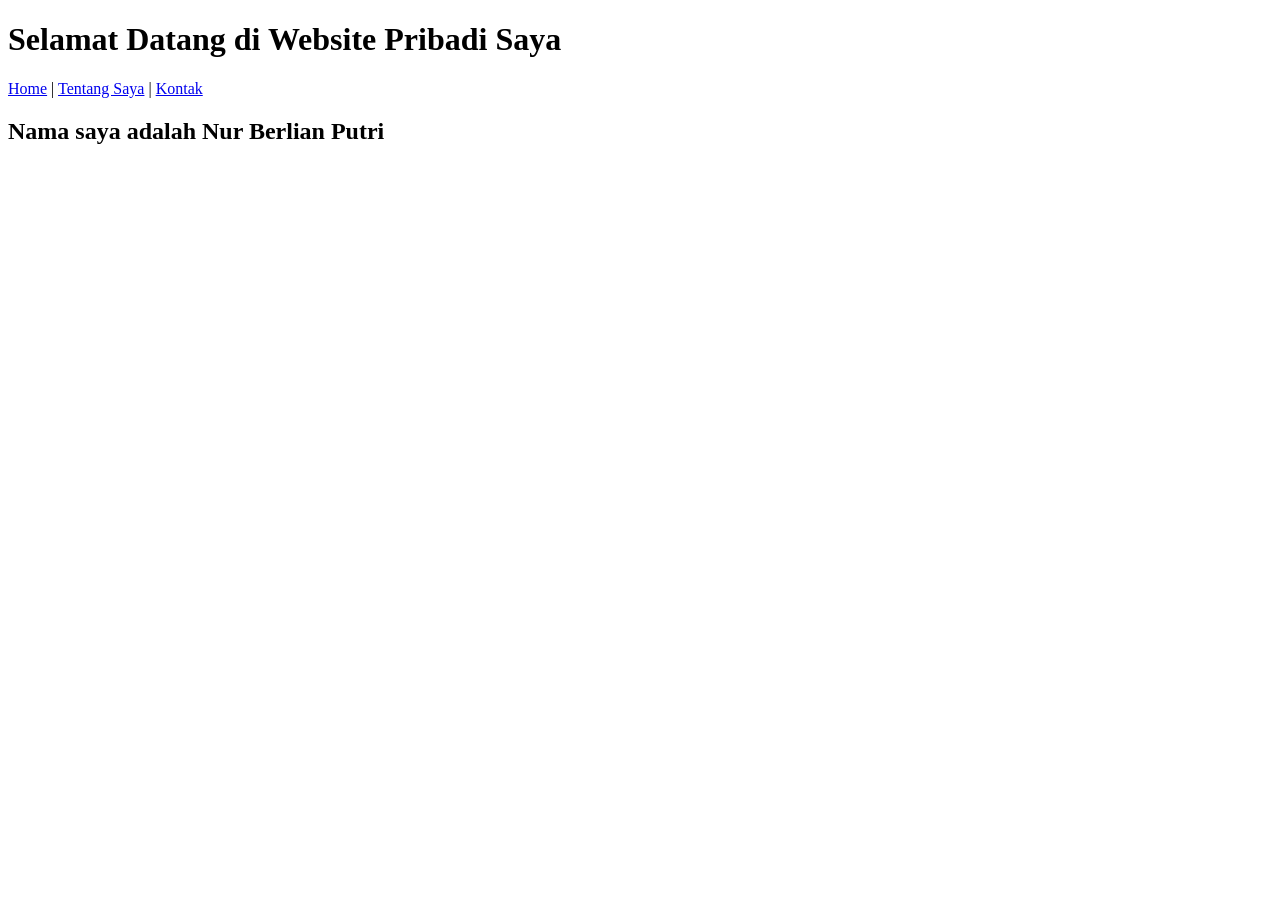
==== index.html @ 5b504a1f "tambah readme" ====
<!DOCTYPE html>
<html lang="en">
<head>
    <meta charset="UTF-8">
    <meta name="viewport" content="width=device-width, initial-scale=1.0">
    <title>Document</title>
</head>
<body>
    <h1>Selamat Datang di Website Pribadi Saya</h1>
    <a href="index.html">Home</a> | <a href="about.html">Tentang Saya</a> | <a href="contact.html">Kontak</a>
    <h2>Nama saya adalah Nur Berlian Putri</h2>
</body>
</html>
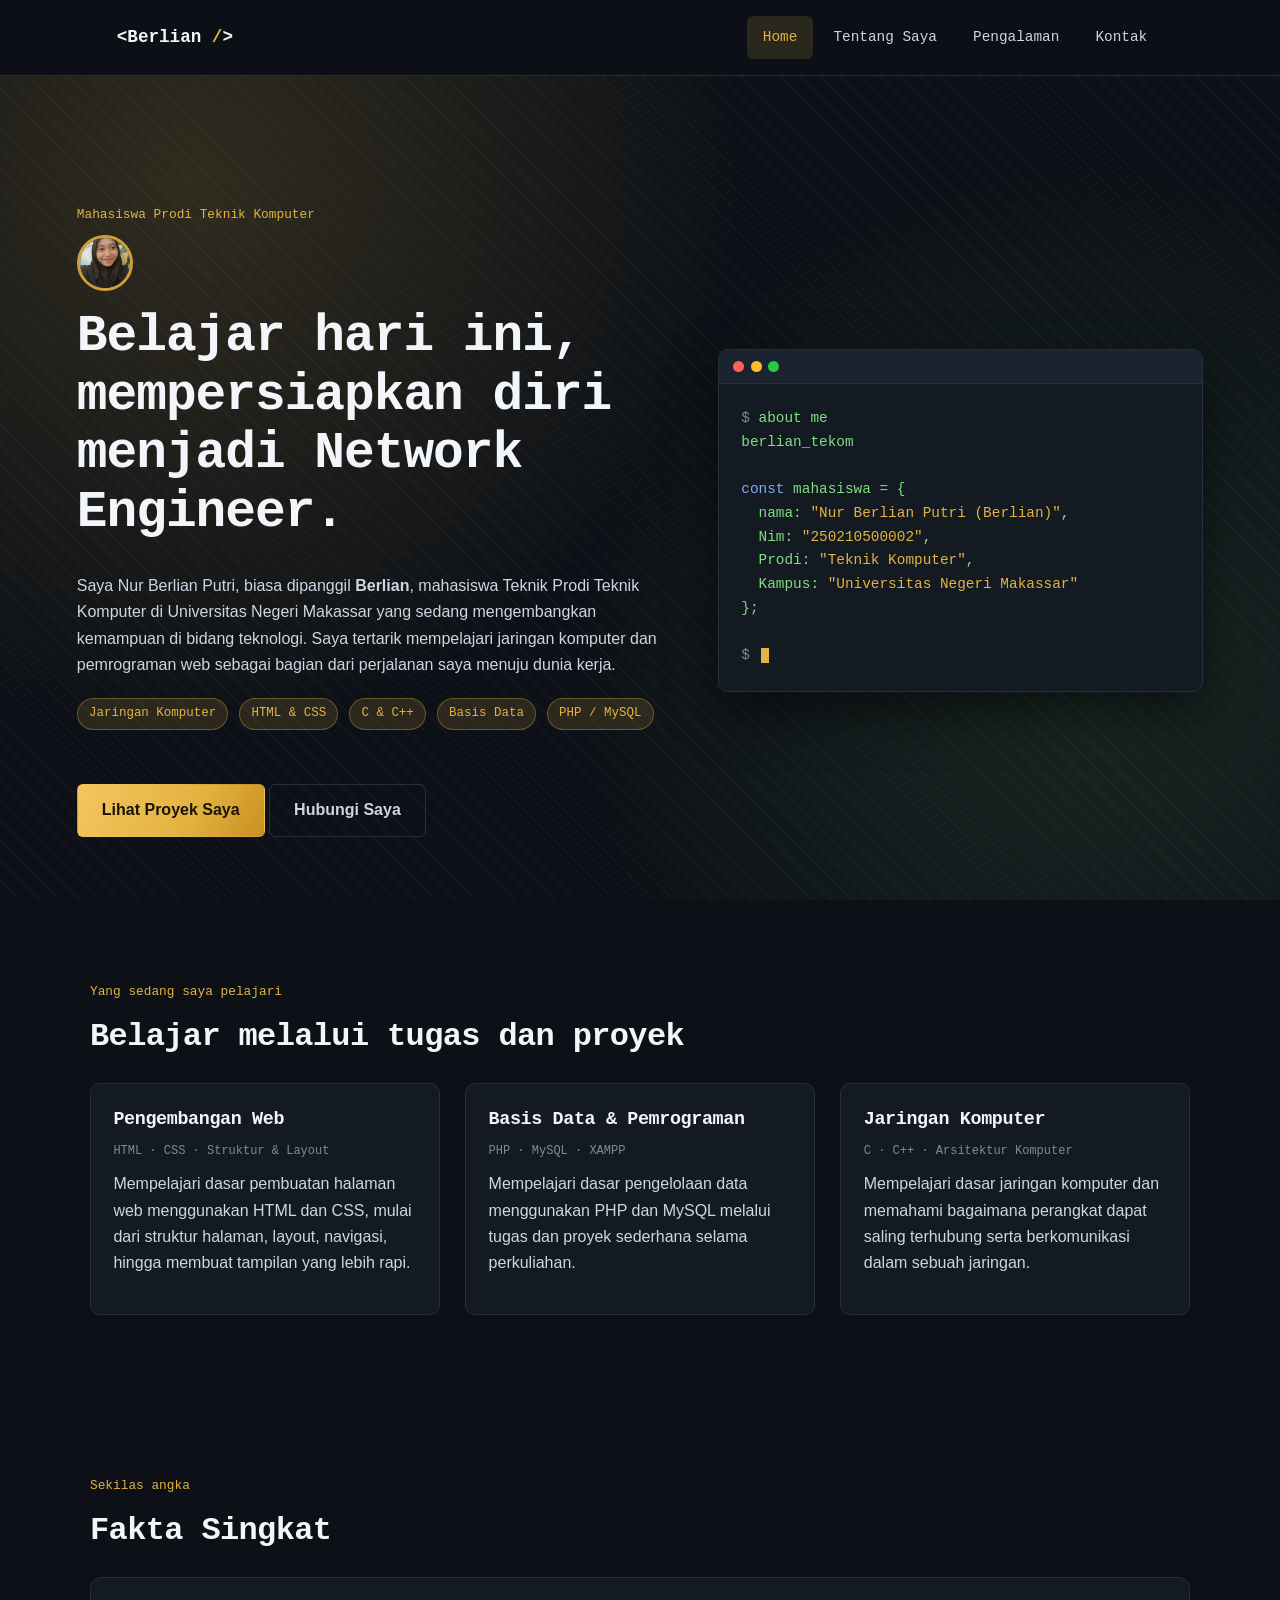
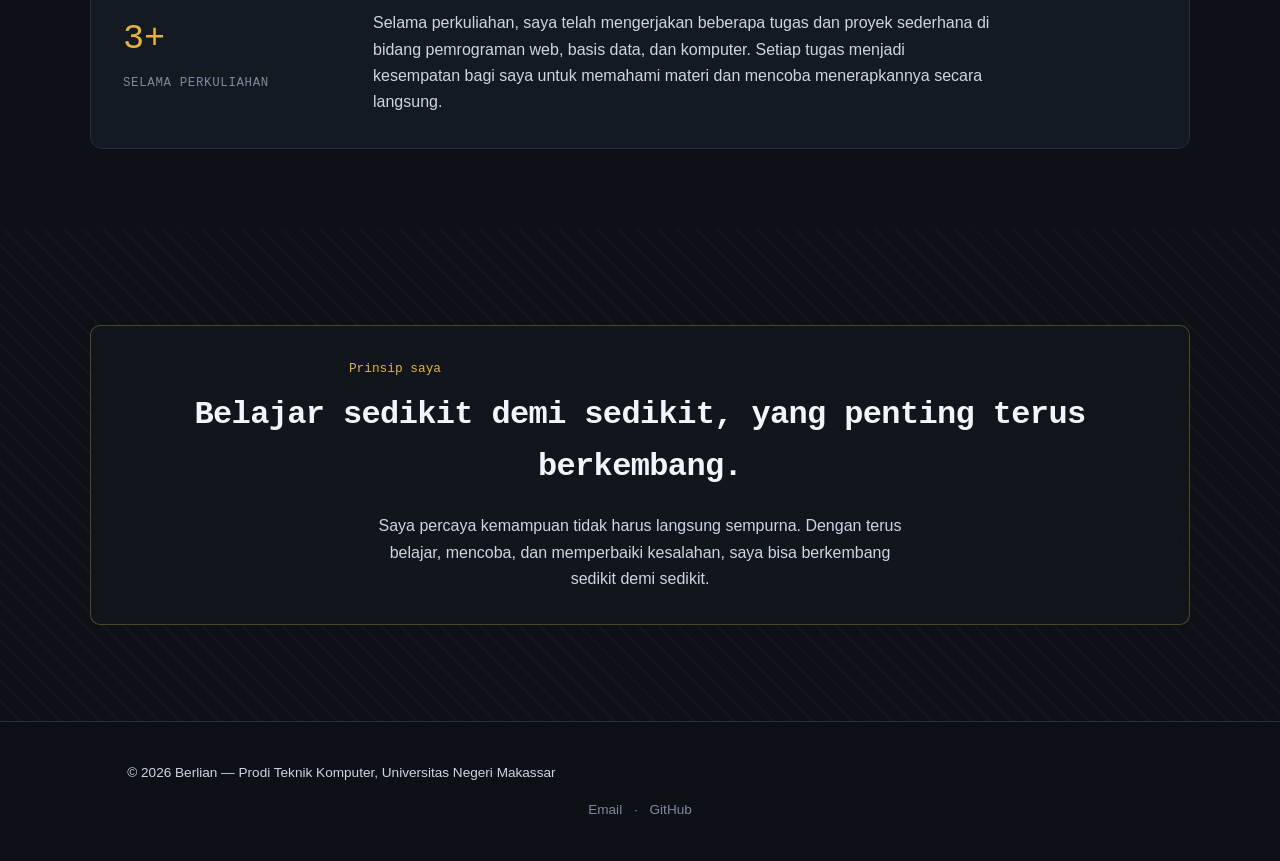
==== commit a2d592fb: "Rename contact ke kontak, tambah halaman baru" ====
--- a/index.html
+++ b/index.html
@@ -1,13 +1,166 @@
 <!DOCTYPE html>
-<html lang="en">
+<html lang="id">
 <head>
-    <meta charset="UTF-8">
-    <meta name="viewport" content="width=device-width, initial-scale=1.0">
-    <title>Document</title>
+<meta charset="UTF-8">
+<meta name="viewport" content="width=device-width, initial-scale=1.0">
+<title>Berlian — Portofolio Teknik Informatika &amp; Komputer</title>
+<link rel="stylesheet" href="style.css">
 </head>
 <body>
-    <h1>Selamat Datang di Website Pribadi Saya</h1>
-    <a href="index.html">Home</a> | <a href="about.html">Tentang Saya</a> | <a href="contact.html">Kontak</a>
-    <h2>Nama saya adalah Nur Berlian Putri</h2>
+
+<header class="site-header">
+  <nav class="navbar">
+    <a href="index.html" class="brand">&lt;Berlian <span>/</span>&gt;</a>
+    <button class="nav-toggle" id="navToggle">☰</button>
+    <ul id="menu">
+      <li class="active"><a href="index.html">Home</a></li>
+      <li><a href="tentang.html">Tentang Saya</a></li>
+      <li class="has-dropdown">
+        <a href="pengalaman.html">Pengalaman</a>
+        <ul class="dropdown">
+          <li><a href="pengalaman.html#proyek">Proyek</a></li>
+          <li><a href="pengalaman.html#organisasi">Semasa SMA</a></li>
+        </ul>
+      </li>
+      <li><a href="kontak.html">Kontak</a></li>
+    </ul>
+  </nav>
+</header>
+
+<!-- ============ HERO — background-image berlapis (Modul 4) ============ -->
+<section class="hero">
+  <div class="hero-grid">
+    <div>
+      <p class="eyebrow">Mahasiswa Prodi Teknik Komputer</p>
+      <img src="foto-profil.jpg" alt="Foto Berlian" class="avatar avatar-sm">
+      <h1>Belajar hari ini, mempersiapkan diri menjadi Network Engineer.</h1>
+      <p>
+        Saya Nur Berlian Putri, biasa dipanggil <strong>Berlian</strong>, mahasiswa Teknik Prodi Teknik Komputer
+        di Universitas Negeri Makassar yang sedang mengembangkan kemampuan di bidang teknologi. Saya tertarik
+        mempelajari jaringan komputer dan pemrograman web sebagai bagian dari perjalanan saya menuju dunia kerja.
+      </p>
+      <div class="grid-tags">
+        <span class="pill">Jaringan Komputer</span>
+        <span class="pill">HTML &amp; CSS</span>
+        <span class="pill">C &amp; C++</span>
+        <span class="pill">Basis Data</span>
+        <span class="pill">PHP / MySQL</span>
+      </div>
+      <div class="mt-lg">
+        <a href="pengalaman.html" class="btn btn-primary">Lihat Proyek Saya</a>
+        <a href="kontak.html" class="btn btn-ghost">Hubungi Saya</a>
+      </div>
+    </div>
+
+    <div class="terminal">
+      <div class="terminal-bar"><span></span><span></span><span></span></div>
+      <div class="terminal-body">
+        <div><span class="muted">$</span> about me</div>
+        <div>berlian_tekom</div>
+        <div>&nbsp;</div>
+        <div><span class="k">const</span> mahasiswa = {</div>
+        <div>&nbsp;&nbsp;nama: <span class="s">"Nur Berlian Putri (Berlian)"</span>,</div>
+        <div>&nbsp;&nbsp;Nim: <span class="s">"250210500002"</span>,</div>
+        <div>&nbsp;&nbsp;Prodi: <span class="s">"Teknik Komputer"</span>,</div>
+        <div>&nbsp;&nbsp;Kampus: <span class="s">"Universitas Negeri Makassar"</span></div>
+        <div>};</div>
+        <div>&nbsp;</div>
+        <div><span class="muted">$</span> <span class="cursor"></span></div>
+      </div>
+    </div>
+  </div>
+</section>
+
+<!-- ============ RINGKASAN — grouping class selector (Modul 3) ============ -->
+<section>
+  <div class="section-inner">
+    <p class="eyebrow">Yang sedang saya pelajari</p>
+    <h2>Belajar melalui tugas dan proyek</h2>
+    <div class="grid-3">
+      <div class="kartu">
+        <div class="kartu-body">
+          <h3>Pengembangan Web</h3>
+          <span class="periode">HTML · CSS · Struktur &amp; Layout</span>
+          <p>Mempelajari dasar pembuatan halaman web menggunakan HTML dan CSS,
+            mulai dari struktur halaman, layout, navigasi, hingga membuat tampilan yang lebih rapi.</p>
+        </div>
+      </div>
+      <div class="kartu">
+        <div class="kartu-body">
+          <h3>Basis Data &amp; Pemrograman</h3>
+          <span class="periode">PHP · MySQL · XAMPP</span>
+          <p>Mempelajari dasar pengelolaan data menggunakan PHP dan MySQL melalui tugas dan proyek
+            sederhana selama perkuliahan.</p>
+        </div>
+      </div>
+      <div class="kartu">
+        <div class="kartu-body">
+          <h3>Jaringan Komputer</h3>
+          <span class="periode">C · C++ · Arsitektur Komputer</span>
+          <p>Mempelajari dasar jaringan komputer dan memahami bagaimana perangkat dapat saling
+            terhubung serta berkomunikasi dalam sebuah jaringan.</p>
+        </div>
+      </div>
+    </div>
+  </div>
+</section>
+
+<!-- ============ FAKTA SINGKAT — layout klasik #leftcolumn/#rightcolumn dengan float (Modul 5) ============ -->
+<section>
+  <div class="section-inner">
+    <p class="eyebrow">Sekilas angka</p>
+    <h2>Fakta Singkat</h2>
+    <div class="float-wrapper">
+      <div id="leftcolumn">
+        <span class="angka">3+</span>
+        <span class="keterangan">Selama Perkuliahan</span>
+      </div>
+      <div id="rightcolumn">
+        <p style="margin:0;">
+          Selama perkuliahan, saya telah mengerjakan beberapa tugas dan proyek sederhana di bidang pemrograman web,
+          basis data, dan komputer. Setiap tugas menjadi kesempatan bagi saya untuk memahami materi dan mencoba
+          menerapkannya secara langsung.
+        </p>
+      </div>
+    </div>
+  </div>
+</section>
+
+<!-- ============ KOTAK TRANSPARAN di atas background (Modul 4 Tugas Mandiri) ============ -->
+<section class="hero" style="min-height:auto; padding:6rem 6vw;">
+  <div class="section-inner text-center">
+    <div class="transparent-box">
+      <p class="eyebrow" style="text-align:center;">Prinsip saya</p>
+      <h2>Belajar sedikit demi sedikit, yang penting terus berkembang.</h2>
+      <p style="margin:0 auto; max-width:60ch;">
+        Saya percaya kemampuan tidak harus langsung sempurna. Dengan terus belajar,
+        mencoba, dan memperbaiki kesalahan, saya bisa berkembang sedikit demi sedikit.
+      </p>
+    </div>
+  </div>
+</section>
+
+<footer class="site-footer">
+  <p>&copy; 2026 Berlian — Prodi Teknik Komputer, Universitas Negeri Makassar</p>
+  <div class="sosial">
+    <a href="kontak.html">Email</a> · <a href="kontak.html">GitHub</a>
+  </div>
+</footer>
+
+<script>
+  const navToggle = document.getElementById('navToggle');
+  const menu = document.getElementById('menu');
+  navToggle.addEventListener('click', () => menu.classList.toggle('open'));
+
+  document.querySelectorAll('#menu .has-dropdown > a').forEach(link => {
+    link.addEventListener('click', (e) => {
+      if (window.innerWidth <= 840) {
+        e.preventDefault();
+        link.parentElement.classList.toggle('open');
+      }
+    });
+  });
+</script>
+
 </body>
 </html>
--- a/style.css
+++ b/style.css
@@ -0,0 +1,612 @@
+/* =============================================================
+   STYLE.CSS — Portofolio Berlian
+   File CSS eksternal (Modul 3 - E.2 "Style dalam file eksternal")
+   dirujuk oleh semua halaman lewat <link rel="stylesheet">
+   ============================================================= */
+
+/* ---------- Design tokens ---------- */
+:root{
+  --bg:        #0d1117;
+  --surface:   #141a22;
+  --surface-2: #1b2330;
+  --line:      #262f3d;
+  --text:      #cdd6e2;
+  --muted:     #7d8a9c;
+  --accent:    #e3b341;   /* amber - warna "cursor" kode  */
+  --accent-2:  #7ee081;   /* hijau terminal, dipakai tipis */
+  --accent-soft: rgba(227,179,65,.14);
+  --mono: "JetBrains Mono", "Fira Code", Consolas, monospace;
+  --sans: "Inter", "Segoe UI", Arial, sans-serif;
+}
+
+/* ---------- Selector HTML dasar (Modul 3.b) ---------- */
+*{ box-sizing:border-box; }
+
+html{ scroll-behavior:smooth; }
+
+body{
+  margin:0;
+  background:var(--bg);
+  color:var(--text);
+  font-family:var(--sans);
+  line-height:1.65;
+  font-size:16px;
+}
+
+h1,h2,h3,h4{
+  font-family:var(--mono);
+  font-weight:600;
+  letter-spacing:-0.02em;
+  color:#f2f5f9;
+  margin:0 0 .6em;
+}
+h1{ font-size:clamp(2.1rem,4vw,3.2rem); line-height:1.15; }
+h2{ font-size:clamp(1.5rem,3vw,2rem); }
+h3{ font-size:1.15rem; }
+
+p{ margin:0 0 1em; color:var(--text); max-width:70ch; }
+
+a{ color:var(--accent); text-decoration:none; }
+a:hover{ text-decoration:underline; }
+
+img{ max-width:100%; display:block; }
+
+ul{ margin:0; padding:0; list-style:none; }
+
+section{ padding:5rem 6vw; }
+.section-inner{ max-width:1100px; margin:0 auto; }
+
+.eyebrow{
+  font-family:var(--mono);
+  font-size:.8rem;
+  color:var(--accent);
+  margin-bottom:.6rem;
+}
+
+/* ---------- Selector Class (Modul 3.b) — pengelompokkan selector ---------- */
+.btn,
+.kartu,
+.pill{
+  font-family:var(--sans);
+}
+
+.btn{
+  display:inline-block;
+  padding:.75rem 1.5rem;
+  border-radius:6px;
+  font-weight:600;
+  border:1px solid transparent;
+  cursor:pointer;
+  transition:transform .15s ease, background .2s ease, border-color .2s ease;
+}
+.btn-primary{
+  background:linear-gradient(120deg,#f3c65f,var(--accent) 60%,#c98f22);
+  color:#1a1305;
+}
+.btn-primary:hover{ transform:translateY(-2px); text-decoration:none; }
+.btn-ghost{
+  background:transparent;
+  border-color:var(--line);
+  color:var(--text);
+}
+.btn-ghost:hover{ border-color:var(--accent); color:var(--accent); text-decoration:none; }
+
+.pill{
+  display:inline-block;
+  font-family:var(--mono);
+  font-size:.78rem;
+  padding:.3rem .7rem;
+  border-radius:999px;
+  background:var(--accent-soft);
+  color:var(--accent);
+  border:1px solid rgba(227,179,65,.35);
+  margin:0 .4rem .4rem 0;
+}
+
+/* =============================================================
+   NAVIGASI  (Modul 5 & Modul 6 — navbar horizontal + dropdown)
+   ============================================================= */
+.site-header{
+  position:sticky; top:0; z-index:50;
+  background:rgba(13,17,23,.85);
+  backdrop-filter:blur(10px);
+  border-bottom:1px solid var(--line);
+}
+
+.navbar{
+  max-width:1200px; margin:0 auto;
+  display:flex; align-items:center; justify-content:space-between;
+  padding:1rem 6vw;
+  position:relative;
+}
+
+.brand{
+  font-family:var(--mono);
+  font-weight:700;
+  font-size:1.1rem;
+  color:#f2f5f9;
+}
+.brand span{ color:var(--accent); }
+
+.nav-toggle{
+  display:none;
+  background:none; border:1px solid var(--line); color:var(--text);
+  font-size:1.2rem; padding:.4rem .7rem; border-radius:6px; cursor:pointer;
+}
+
+/* #menu — Selector ID (Modul 3.b) dipakai untuk komponen navigasi tunggal */
+#menu{
+  display:flex;
+  align-items:center;
+  gap:.25rem;
+}
+
+#menu li{ position:relative; }
+
+#menu > li > a{
+  display:block;
+  padding:.6rem 1rem;
+  font-family:var(--mono);
+  font-size:.9rem;
+  color:var(--text);
+  border-radius:6px;
+  transition:color .2s ease, background .2s ease;
+}
+#menu > li > a:hover,
+#menu > li.active > a{
+  color:var(--accent);
+  background:var(--accent-soft);
+  text-decoration:none;
+}
+
+/* Dropdown ala Modul 6: gradient + border-radius + transisi opacity */
+.dropdown{
+  position:absolute;
+  top:calc(100% + .5rem);
+  left:0;
+  min-width:220px;
+  background:linear-gradient(160deg,var(--surface-2),var(--surface));
+  border:1px solid var(--line);
+  border-radius:10px;
+  padding:.5rem;
+  opacity:0;
+  visibility:hidden;
+  transform:translateY(-6px);
+  transition:opacity .2s ease, transform .2s ease, visibility .2s;
+  box-shadow:0 12px 30px rgba(0,0,0,.45);
+}
+.has-dropdown:hover .dropdown,
+.has-dropdown:focus-within .dropdown{
+  opacity:1; visibility:visible; transform:translateY(0);
+}
+.dropdown li a{
+  display:block;
+  padding:.55rem .8rem;
+  border-radius:6px;
+  font-family:var(--sans);
+  font-size:.9rem;
+  color:var(--text);
+}
+.dropdown li a:hover{
+  background:var(--accent-soft);
+  color:var(--accent);
+  text-decoration:none;
+}
+
+@media (max-width:840px){
+  .nav-toggle{ display:inline-block; }
+  #menu{
+    position:absolute; top:100%; left:0; right:0;
+    flex-direction:column; align-items:stretch;
+    background:var(--surface);
+    border-bottom:1px solid var(--line);
+    padding:.5rem;
+    display:none;
+  }
+  #menu.open{ display:flex; }
+  .dropdown{ position:static; opacity:1; visibility:visible; transform:none; display:none; box-shadow:none; margin-top:.3rem;}
+  .has-dropdown.open .dropdown{ display:block; }
+}
+
+/* =============================================================
+   HERO / BACKGROUND IMAGE  (Modul 4 — background-image, repeat,
+   position, attachment; kotak transparan di atas background)
+   ============================================================= */
+.hero{
+  min-height:88vh;
+  display:flex; align-items:center;
+  padding:8rem 6vw 4rem;
+  background-color:var(--bg);
+  background-image:
+    radial-gradient(circle at 15% 20%, rgba(227,179,65,.16), transparent 42%),
+    radial-gradient(circle at 85% 75%, rgba(126,224,129,.10), transparent 40%),
+    repeating-linear-gradient(45deg, rgba(255,255,255,.025) 0 2px, transparent 2px 14px);
+  background-repeat:no-repeat, no-repeat, repeat;
+  background-attachment:fixed, fixed, scroll;
+  background-position:center, center, center;
+}
+
+.hero-grid{
+  max-width:1200px; margin:0 auto;
+  display:grid;
+  grid-template-columns:1.1fr .9fr;
+  gap:3rem;
+  align-items:center;
+}
+@media (max-width:900px){ .hero-grid{ grid-template-columns:1fr; } }
+
+/* Terminal mockup */
+.terminal{
+  background:var(--surface);
+  border:1px solid var(--line);
+  border-radius:10px;
+  overflow:hidden;
+  box-shadow:0 20px 50px rgba(0,0,0,.5);
+}
+.terminal-bar{
+  display:flex; gap:.4rem;
+  padding:.7rem .9rem;
+  background:var(--surface-2);
+  border-bottom:1px solid var(--line);
+}
+.terminal-bar span{
+  width:11px; height:11px; border-radius:50%;
+  display:inline-block;
+  background:#4a5568;
+}
+.terminal-bar span:nth-child(1){ background:#ff5f57; }
+.terminal-bar span:nth-child(2){ background:#febc2e; }
+.terminal-bar span:nth-child(3){ background:#28c840; }
+.terminal-body{
+  font-family:var(--mono);
+  font-size:.9rem;
+  padding:1.4rem;
+  color:var(--accent-2);
+}
+.terminal-body .muted{ color:var(--muted); }
+.terminal-body .k{ color:#82aaff; }
+.terminal-body .s{ color:var(--accent); }
+.cursor{
+  display:inline-block; width:8px; height:1.1em;
+  background:var(--accent); margin-left:2px;
+  animation:blink 1s steps(1) infinite;
+  vertical-align:text-bottom;
+}
+@keyframes blink{ 50%{ opacity:0; } }
+
+/* Kotak transparan (Modul 4 - Tugas Mandiri no.2) */
+.transparent-box{
+  background:rgba(20,26,34,.55);
+  backdrop-filter:blur(6px);
+  border:1px solid rgba(227,179,65,.3);
+  border-radius:10px;
+  padding:2rem 2.2rem;
+}
+
+/* =============================================================
+   GAMBAR / IMG  (Modul 4 — border, width, height, opacity:hover)
+   ============================================================= */
+.avatar{
+  width:190px;
+  height:190px;
+  border-radius:50%;
+  border:3px solid var(--accent);
+  object-fit:cover;
+  opacity:.88;
+  transition:opacity .3s ease, transform .3s ease;
+}
+.avatar:hover{
+  opacity:1;
+  transform:scale(1.03);
+}
+
+.avatar-sm{
+  width:56px;
+  height:56px;
+  margin-bottom:1rem;
+}
+
+.thumb{
+  width:100%;
+  height:180px;
+  object-fit:cover;
+  border:1px solid var(--line);
+  border-radius:8px 8px 0 0;
+  opacity:.82;
+  transition:opacity .3s ease, filter .3s ease;
+}
+.kartu:hover .thumb{
+  opacity:1;
+}
+
+/* =============================================================
+   LAYOUT — 2 KOLOM (Modul 5 — #leftcolumn / #rightcolumn)
+   ============================================================= */
+#profil-wrapper{
+  display:grid;
+  grid-template-columns:280px 1fr;
+  gap:3rem;
+  max-width:1100px;
+  margin:0 auto;
+}
+@media (max-width:780px){ #profil-wrapper{ grid-template-columns:1fr; } }
+
+#sidebar-kiri{
+  background:var(--surface);
+  border:1px solid var(--line);
+  border-radius:12px;
+  padding:2rem 1.6rem;
+  text-align:center;
+  height:fit-content;
+  position:sticky;
+  top:6.5rem;
+}
+#sidebar-kiri .fakta{
+  text-align:left;
+  margin-top:1.6rem;
+  border-top:1px dashed var(--line);
+  padding-top:1.2rem;
+}
+#sidebar-kiri .fakta dt{
+  font-family:var(--mono);
+  font-size:.72rem;
+  text-transform:uppercase;
+  letter-spacing:.06em;
+  color:var(--muted);
+  margin-top:.9rem;
+}
+#sidebar-kiri .fakta dd{ margin:.15rem 0 0; color:var(--text); }
+
+#konten-kanan h2{ margin-top:0; }
+#konten-kanan .skill-row{ margin-bottom:1rem; }
+.skill-label{
+  display:flex; justify-content:space-between;
+  font-family:var(--mono); font-size:.82rem; color:var(--muted); margin-bottom:.3rem;
+}
+.skill-bar{
+  height:8px; border-radius:99px; background:var(--surface-2); overflow:hidden;
+}
+.skill-bar > span{
+  display:block; height:100%;
+  background:linear-gradient(90deg,var(--accent-2),var(--accent));
+  border-radius:99px;
+}
+
+/* =============================================================
+   LAYOUT — 3 KOLOM (Modul 5 — sidebar-kiri/tengah/kanan versi grid)
+   ============================================================= */
+.grid-3{
+  display:grid;
+  grid-template-columns:repeat(3,1fr);
+  gap:1.6rem;
+}
+@media (max-width:900px){ .grid-3{ grid-template-columns:1fr; } }
+
+.kartu{
+  background:var(--surface);
+  border:1px solid var(--line);
+  border-radius:10px;
+  overflow:hidden;
+  transition:transform .2s ease, border-color .2s ease;
+}
+.kartu:hover{ transform:translateY(-4px); border-color:var(--accent); }
+.kartu-body{ padding:1.3rem 1.4rem; }
+.kartu-body h3{ margin-bottom:.4rem; }
+.kartu-body .periode{
+  font-family:var(--mono); font-size:.75rem; color:var(--muted); display:block; margin-bottom:.6rem;
+}
+
+.kolom-judul{
+  font-family:var(--mono);
+  color:var(--accent);
+  font-size:.85rem;
+  letter-spacing:.04em;
+  border-bottom:1px solid var(--line);
+  padding-bottom:.6rem;
+  margin-bottom:1.4rem;
+}
+
+/* ---------- Navigasi horizontal sekunder (Modul 5.c) ---------- */
+.subnav{
+  display:flex; list-style:none; overflow:hidden;
+  border:1px solid var(--line); border-radius:8px; width:fit-content; margin:0 auto 3rem;
+}
+.subnav li a{
+  display:block; padding:.6rem 1.3rem;
+  font-family:var(--mono); font-size:.82rem; color:var(--muted);
+}
+.subnav li:not(:last-child) a{ border-right:1px solid var(--line); }
+.subnav li a:hover, .subnav li a.aktif{
+  background:var(--accent-soft); color:var(--accent); text-decoration:none;
+}
+
+/* =============================================================
+   LAYOUT KLASIK DENGAN FLOAT  (Modul 5 — teknik #leftcolumn /
+   #rightcolumn asli menggunakan float, berdampingan dengan versi
+   Grid yang dipakai di bagian lain situs)
+   ============================================================= */
+.float-wrapper{
+  background:var(--surface);
+  border:1px solid var(--line);
+  border-radius:12px;
+  padding:2rem;
+  overflow:hidden; /* clearfix sederhana pengganti elemen clear:both */
+}
+#leftcolumn{
+  float:left;
+  width:220px;
+}
+#rightcolumn{
+  margin-left:250px;
+}
+#leftcolumn .angka{
+  font-family:var(--mono);
+  font-size:2.2rem;
+  color:var(--accent);
+  display:block;
+}
+#leftcolumn .keterangan{
+  font-family:var(--mono);
+  font-size:.78rem;
+  color:var(--muted);
+  text-transform:uppercase;
+  letter-spacing:.05em;
+}
+@media (max-width:640px){
+  #leftcolumn{ float:none; width:auto; margin-bottom:1.5rem; }
+  #rightcolumn{ margin-left:0; }
+}
+
+/* =============================================================
+   NAVIGASI VERTIKAL  (Modul 5.b — display:block, uppercase,
+   width tetap, warna solid + hover)
+   ============================================================= */
+.vnav{
+  list-style-type:none;
+  margin:0;
+  padding:0;
+}
+.vnav a:link,
+.vnav a:visited{
+  display:block;
+  font-weight:bold;
+  color:#0d1117;
+  background-color:var(--accent);
+  width:100%;
+  text-align:center;
+  padding:.6rem 0;
+  margin-bottom:2px;
+  text-decoration:none;
+  text-transform:uppercase;
+  font-family:var(--mono);
+  font-size:.78rem;
+  letter-spacing:.04em;
+  border-radius:4px;
+}
+.vnav a:hover,
+.vnav a:active{
+  background-color:var(--accent-2);
+}
+
+/* =============================================================
+   DROPDOWN SEJAJAR KIRI/KANAN  (Modul 6 - Tugas "Aligned
+   Dropdown Content", float:left / float:right)
+   ============================================================= */
+.align-dropdown-row{
+  overflow:hidden; /* clearfix agar wrapper ikut tinggi elemen float di dalamnya */
+  padding-bottom:.5rem;
+}
+.align-dropdown{
+  position:relative;
+}
+.align-dropdown.kiri{ float:left; }
+.align-dropdown.kanan{ float:right; }
+.dropbtn2{
+  background-color:var(--accent);
+  color:#0d1117;
+  padding:.7rem 1.2rem;
+  font-size:.9rem;
+  font-family:var(--mono);
+  border:none;
+  border-radius:6px;
+  cursor:pointer;
+}
+.align-dropdown:hover .dropbtn2{
+  background-color:var(--accent-2);
+}
+.align-dropdown-content{
+  display:none;
+  position:absolute;
+  top:100%;
+  margin-top:.4rem;
+  background-color:var(--surface-2);
+  border:1px solid var(--line);
+  min-width:170px;
+  border-radius:8px;
+  box-shadow:0 8px 20px rgba(0,0,0,.4);
+  z-index:10;
+  overflow:hidden;
+}
+.align-dropdown.kiri .align-dropdown-content{ left:0; }
+.align-dropdown.kanan .align-dropdown-content{ right:0; }
+.align-dropdown-content a{
+  color:var(--text);
+  padding:.65rem 1rem;
+  text-decoration:none;
+  display:block;
+  font-size:.88rem;
+}
+.align-dropdown-content a:hover{ background-color:var(--accent-soft); color:var(--accent); }
+.align-dropdown:hover .align-dropdown-content{ display:block; }
+
+/* =============================================================
+   FORM  (Modul 3 - Tugas Mandiri "Form Pengisian" gaya KTP)
+   ============================================================= */
+.form-wrap{
+  max-width:640px; margin:0 auto;
+}
+fieldset{
+  border:1px solid var(--line);
+  border-radius:10px;
+  padding:1.8rem;
+  background:var(--surface);
+}
+legend{
+  font-family:var(--mono);
+  color:var(--accent);
+  padding:0 .6rem;
+  font-size:.9rem;
+}
+.field{ margin-bottom:1.2rem; }
+.field label{
+  display:block; font-family:var(--mono); font-size:.78rem;
+  color:var(--muted); margin-bottom:.4rem; text-transform:uppercase; letter-spacing:.04em;
+}
+.field input,
+.field textarea{
+  width:100%;
+  padding:.75rem .9rem;
+  background:var(--surface-2);
+  border:1px solid var(--line);
+  border-radius:6px;
+  color:var(--text);
+  font-family:var(--sans);
+  font-size:.95rem;
+}
+.field input:focus,
+.field textarea:focus{
+  outline:none; border-color:var(--accent);
+}
+.field-row{ display:grid; grid-template-columns:1fr 1fr; gap:1.2rem; }
+@media (max-width:600px){ .field-row{ grid-template-columns:1fr; } }
+
+/* ---------- Info kontak (Selector class digabung dgn span/div, Modul 3) ---------- */
+.kontak-info{ display:grid; gap:1rem; margin-top:2rem; }
+.kontak-info .baris{
+  display:flex; gap:.9rem; align-items:flex-start;
+  padding:1rem; border:1px solid var(--line); border-radius:8px; background:var(--surface);
+}
+.kontak-info .ikon{
+  font-family:var(--mono); color:var(--accent); font-weight:700;
+}
+
+/* =============================================================
+   FOOTER
+   ============================================================= */
+.site-footer{
+  border-top:1px solid var(--line);
+  padding:2.5rem 6vw;
+  text-align:center;
+  color:var(--muted);
+  font-size:.85rem;
+  /* Properti singkat background (Modul 4): color, image, repeat, attachment, position */
+  background: var(--bg) radial-gradient(circle at 50% 0%, rgba(227,179,65,.08), transparent 60%) no-repeat fixed center top;
+}
+.site-footer .sosial{ margin-top:.8rem; }
+.site-footer .sosial a{ margin:0 .5rem; color:var(--muted); }
+.site-footer .sosial a:hover{ color:var(--accent); }
+
+/* ---------- Utility ---------- */
+.text-center{ text-align:center; }
+.mt-lg{ margin-top:3rem; }
+.grid-tags{ margin-top:1.2rem; }
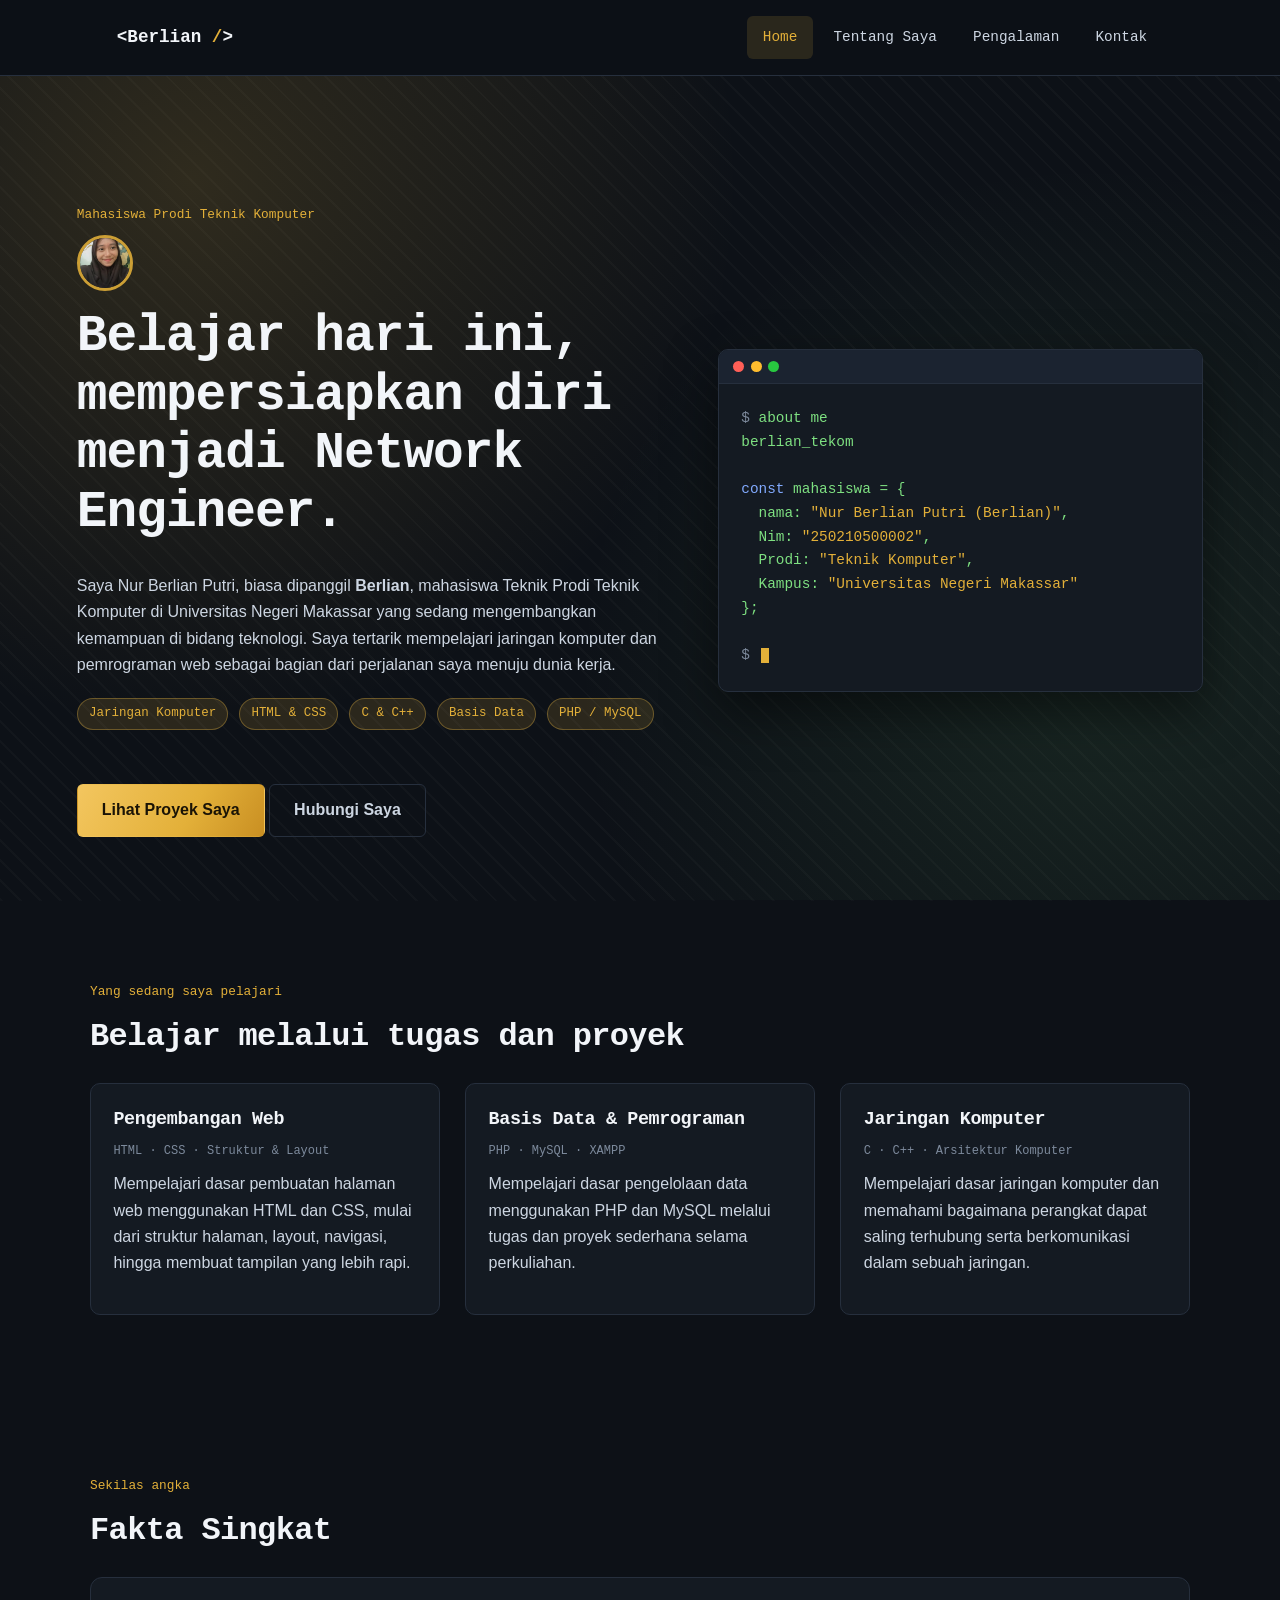
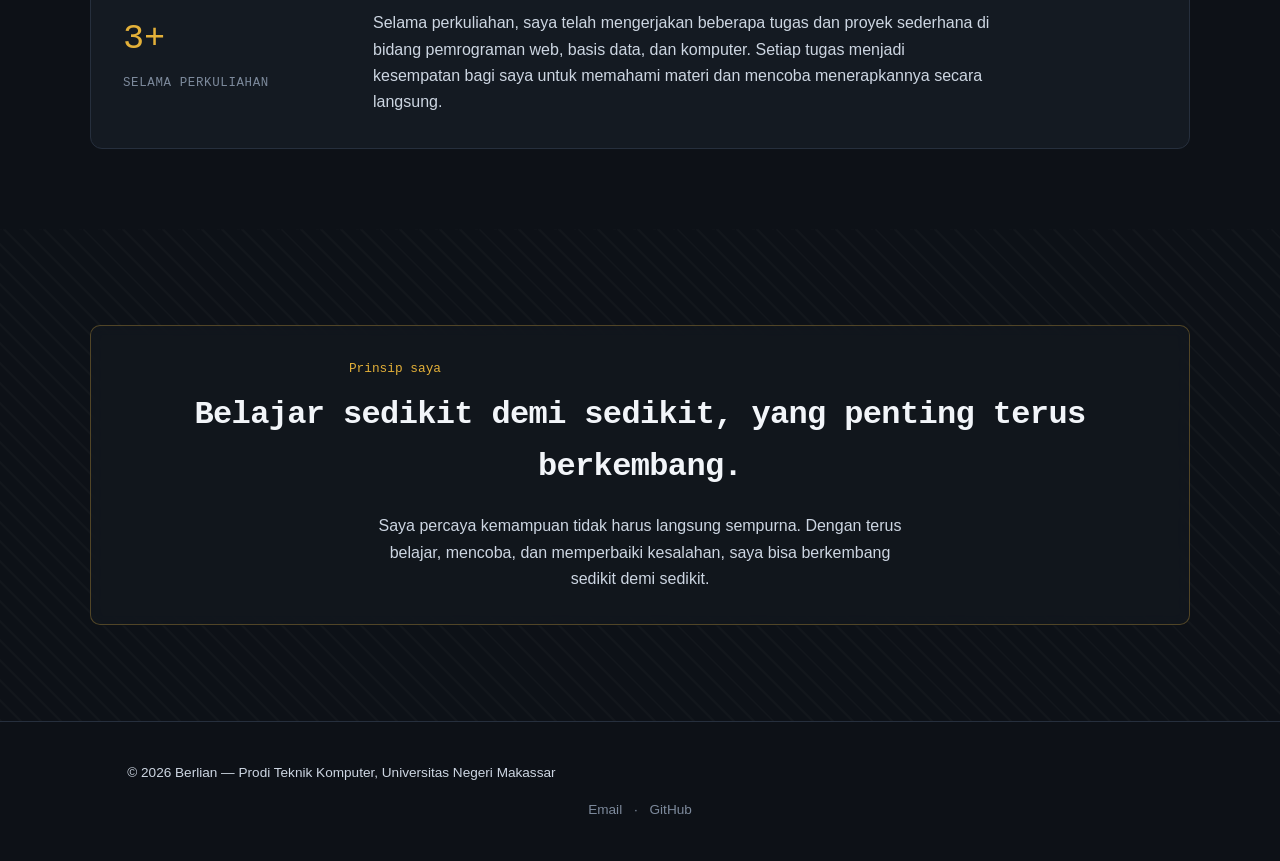
==== commit 5d3f5bd2: "Update portfolio" ====
--- a/index.html
+++ b/index.html
@@ -19,7 +19,7 @@
         <a href="pengalaman.html">Pengalaman</a>
         <ul class="dropdown">
           <li><a href="pengalaman.html#proyek">Proyek</a></li>
-          <li><a href="pengalaman.html#organisasi">Semasa SMA</a></li>
+          <li><a href="pengalaman.html#sma">Semasa SMA</a></li>
         </ul>
       </li>
       <li><a href="kontak.html">Kontak</a></li>
--- a/style.css
+++ b/style.css
@@ -12,7 +12,7 @@
   --line:      #262f3d;
   --text:      #cdd6e2;
   --muted:     #7d8a9c;
-  --accent:    #e3b341;   /* amber - warna "cursor" kode  */
+  --accent:    #e3b039;   /* amber - warna "cursor" kode  */
   --accent-2:  #7ee081;   /* hijau terminal, dipakai tipis */
   --accent-soft: rgba(227,179,65,.14);
   --mono: "JetBrains Mono", "Fira Code", Consolas, monospace;
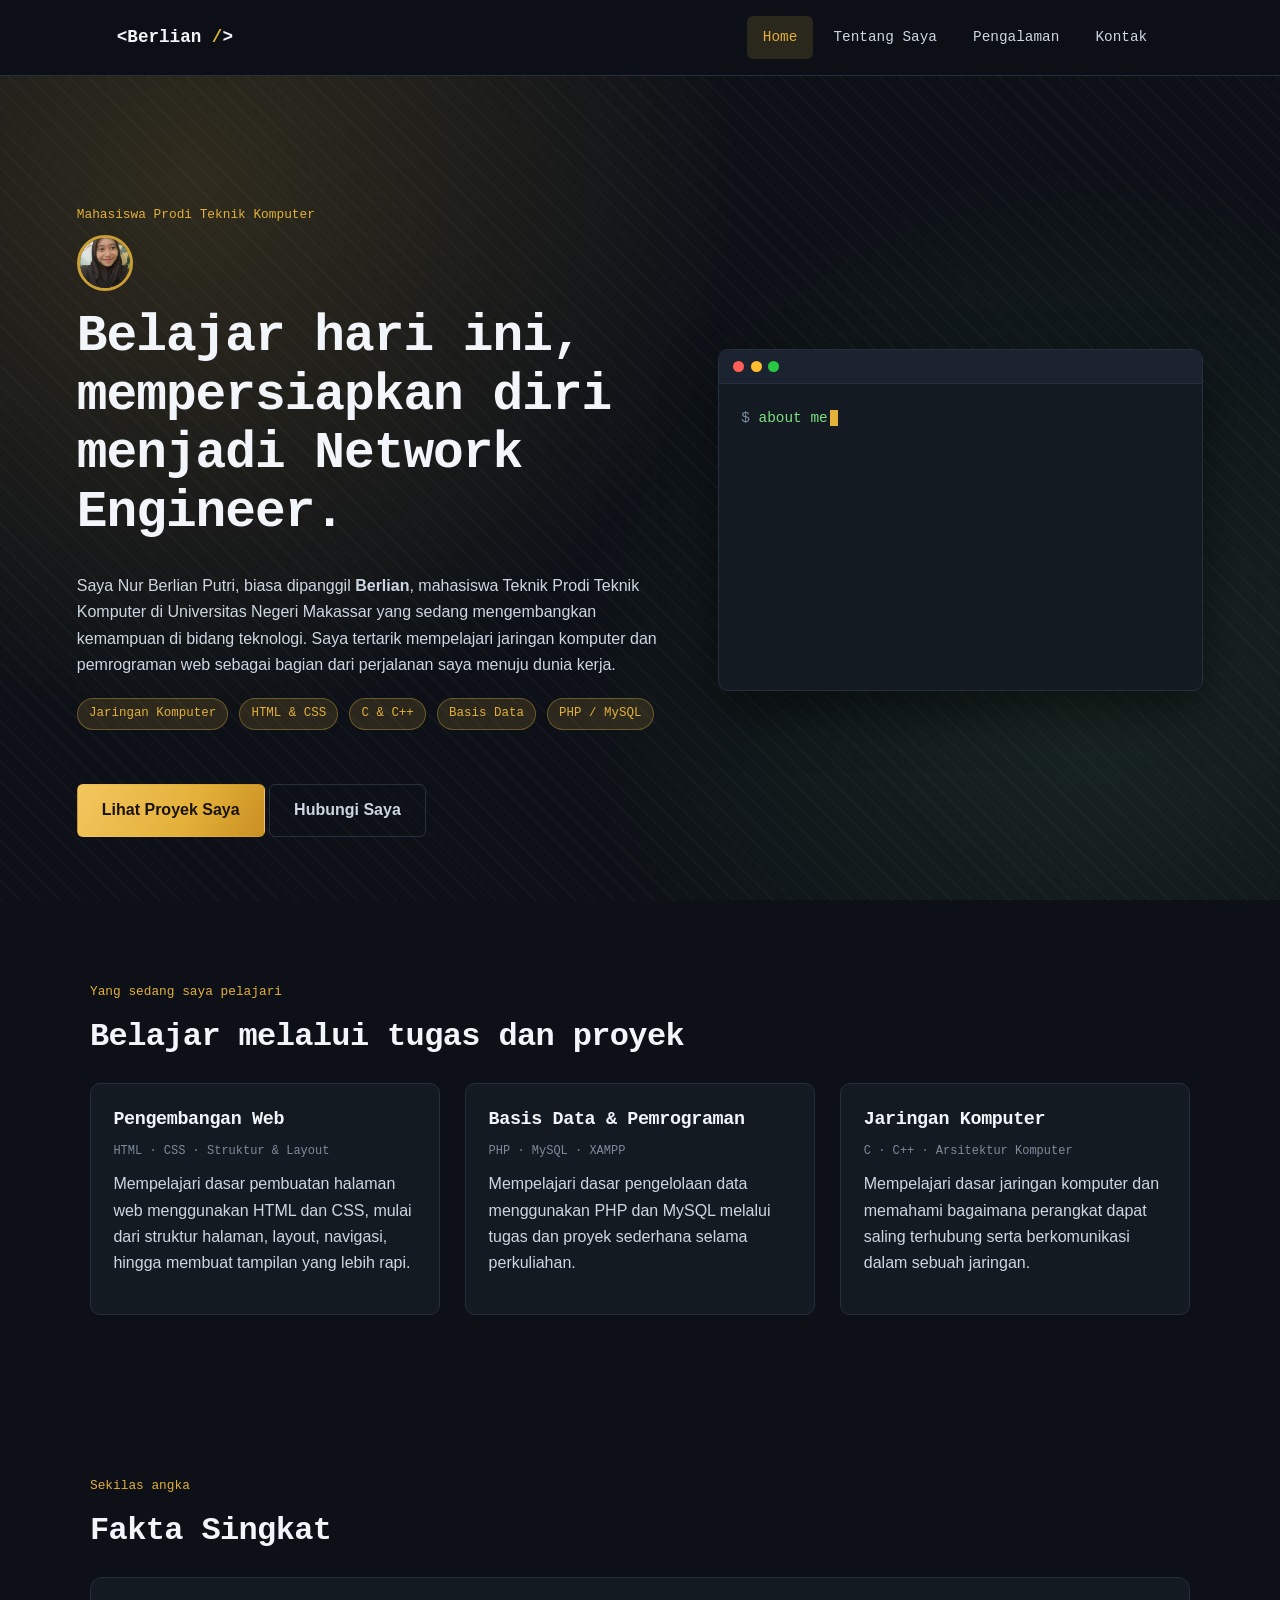
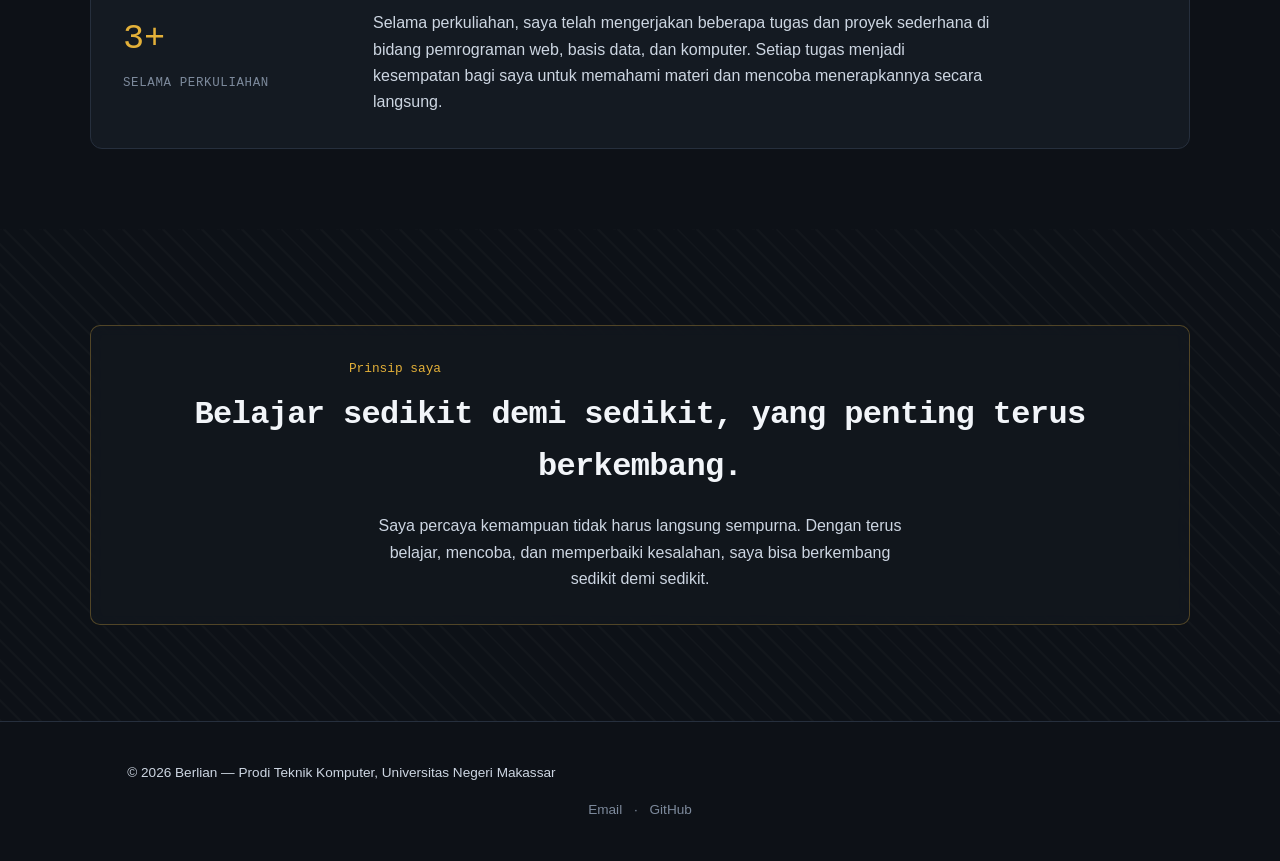
==== commit 6da85d18: "tambah efek JavaScript" ====
--- a/index.html
+++ b/index.html
@@ -3,7 +3,7 @@
 <head>
 <meta charset="UTF-8">
 <meta name="viewport" content="width=device-width, initial-scale=1.0">
-<title>Berlian — Portofolio Teknik Informatika &amp; Komputer</title>
+<title>Berlian — Portofolio Teknik Komputer</title>
 <link rel="stylesheet" href="style.css">
 </head>
 <body>
@@ -162,5 +162,7 @@
   });
 </script>
 
+<script src="script.js"></script>
+
 </body>
 </html>
--- a/style.css
+++ b/style.css
@@ -610,3 +610,37 @@
 .text-center{ text-align:center; }
 .mt-lg{ margin-top:3rem; }
 .grid-tags{ margin-top:1.2rem; }
+
+
+/* =============================================================
+   TAMBAHAN UNTUK JAVASCRIPT (script.js)
+   Bagian ini hanya mengatur tampilan efek-efek dari script.js.
+   ============================================================= */
+
+/* ---------- 1. Terminal mengetik ---------- */
+/* Saat sedang mengetik, kursor tidak berkedip (seperti terminal asli) */
+.terminal-body.mengetik .cursor{ animation:none; }
+
+/* ---------- 2. Skill bar terisi pelan-pelan ---------- */
+.skill-bar > span{
+  transition:width 1.1s cubic-bezier(.22,1,.36,1);
+}
+
+/* ---------- 3. Kartu muncul saat di-scroll ---------- */
+/* .reveal = keadaan awal (tersembunyi & agak turun)
+   .tampil = keadaan akhir (terlihat jelas) — ditambahkan oleh JavaScript */
+.reveal{
+  opacity:0;
+  transform:translateY(24px);
+  transition:opacity .6s ease, transform .6s ease, border-color .2s ease;
+}
+.reveal.tampil{
+  opacity:1;
+  transform:none;
+}
+
+/* Hormati pengguna yang mematikan animasi di perangkatnya */
+@media (prefers-reduced-motion: reduce){
+  .reveal{ opacity:1; transform:none; transition:none; }
+  .skill-bar > span{ transition:none; }
+}
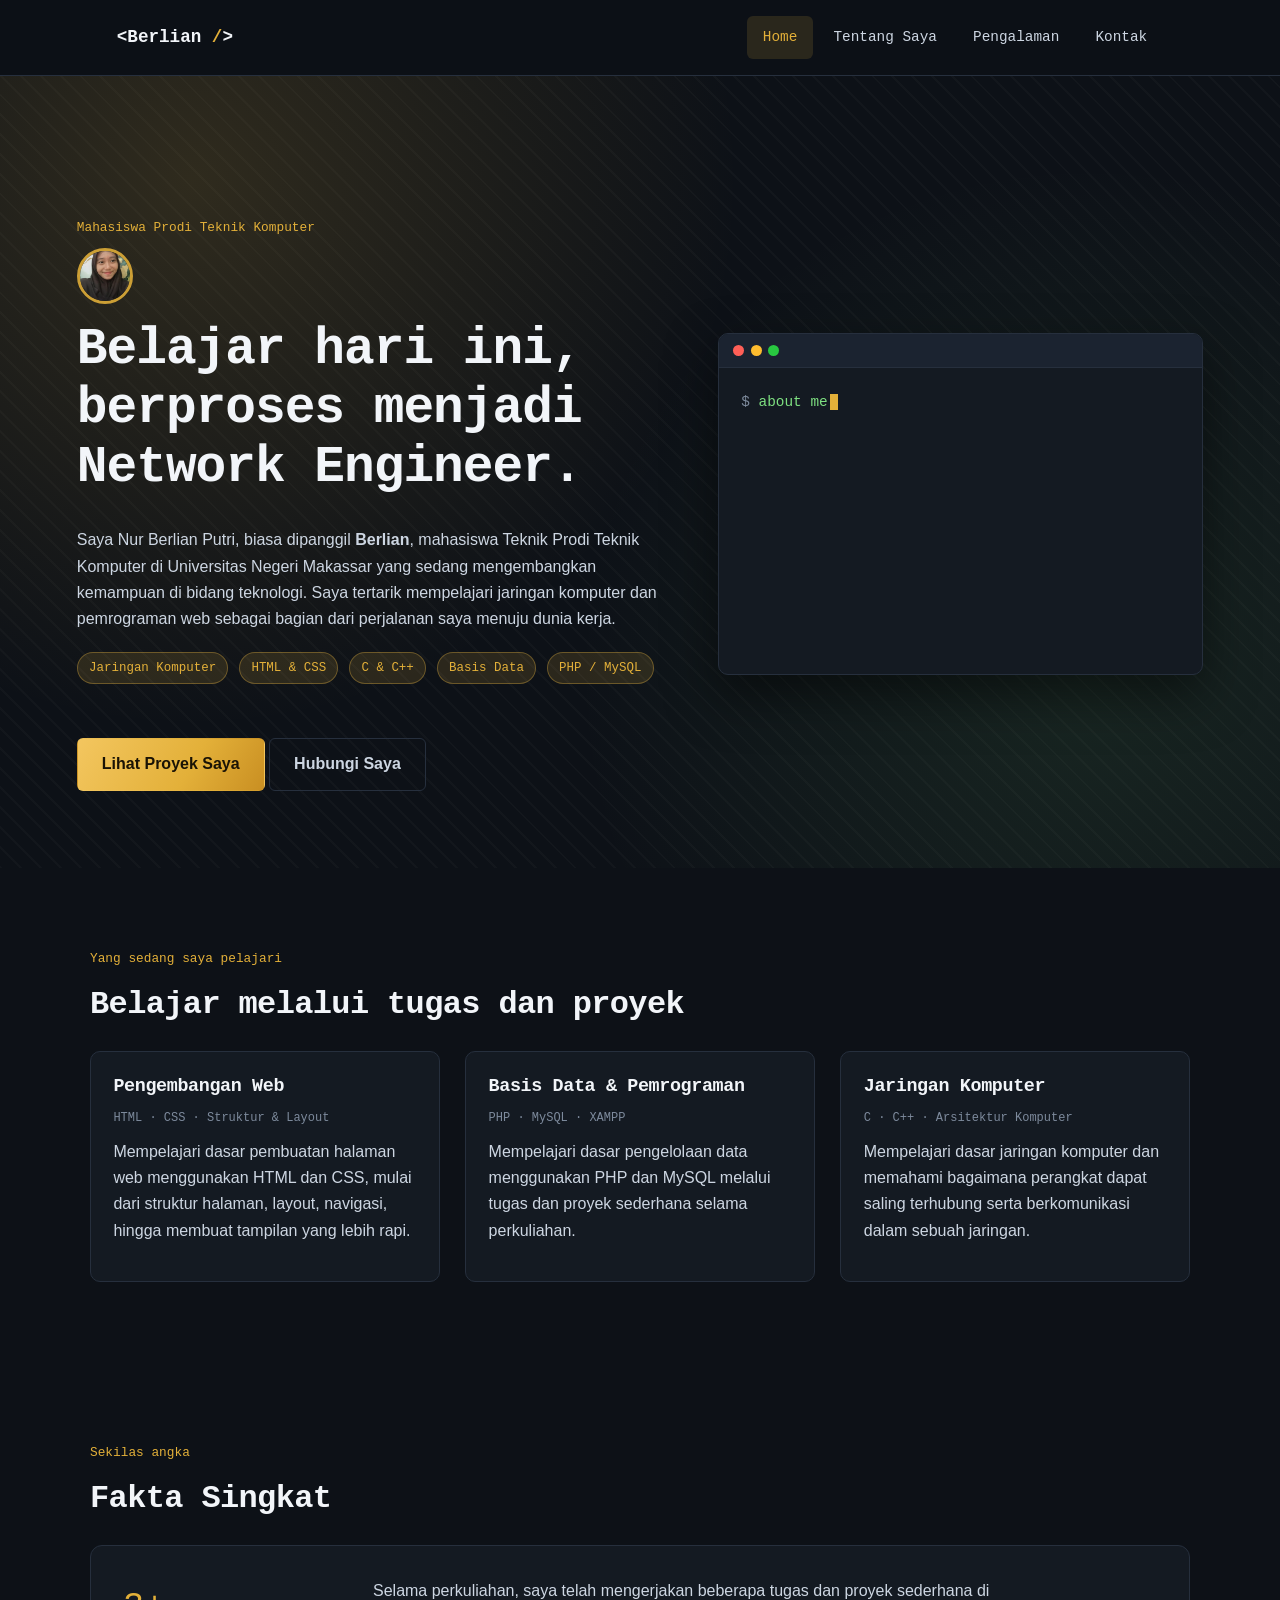
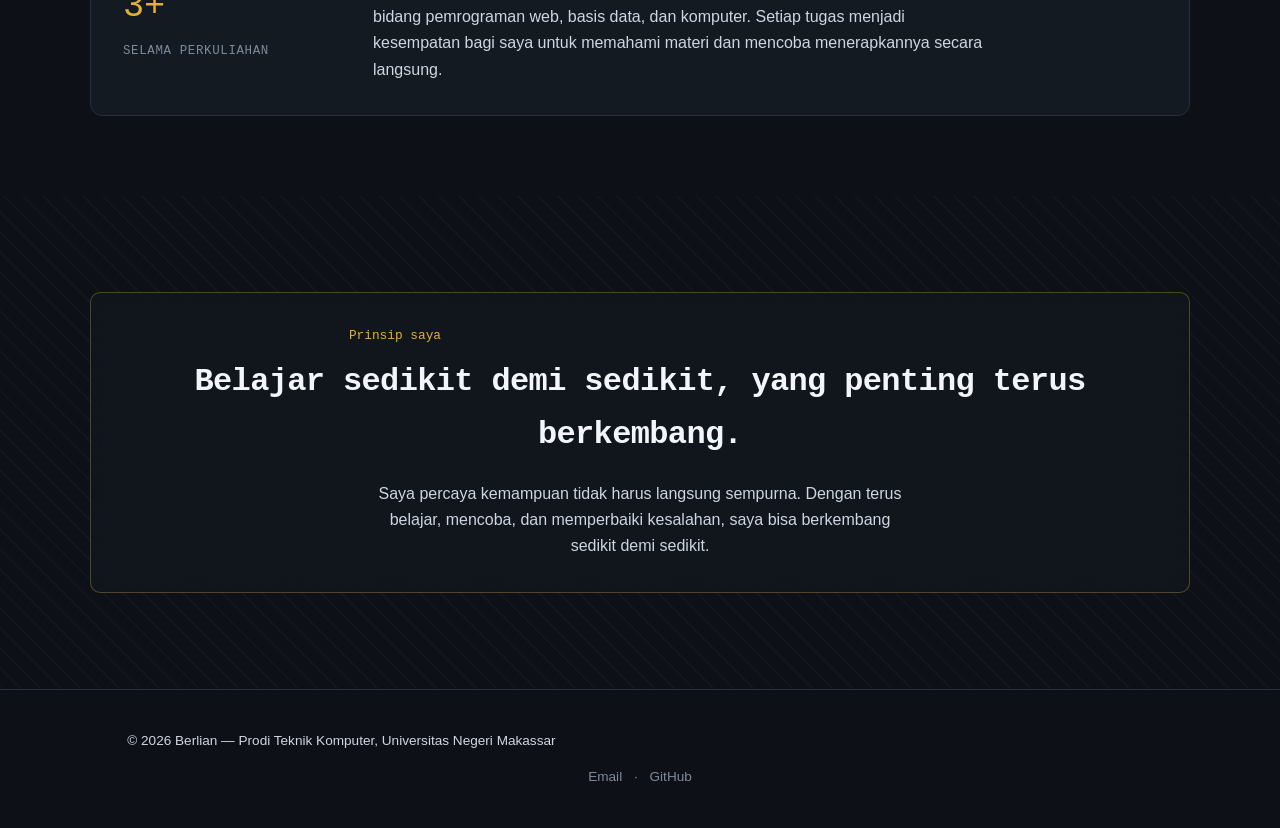
==== commit 466c415b: "Update" ====
--- a/index.html
+++ b/index.html
@@ -33,7 +33,7 @@
     <div>
       <p class="eyebrow">Mahasiswa Prodi Teknik Komputer</p>
       <img src="foto-profil.jpg" alt="Foto Berlian" class="avatar avatar-sm">
-      <h1>Belajar hari ini, mempersiapkan diri menjadi Network Engineer.</h1>
+      <h1>Belajar hari ini, berproses menjadi Network Engineer.</h1>
       <p>
         Saya Nur Berlian Putri, biasa dipanggil <strong>Berlian</strong>, mahasiswa Teknik Prodi Teknik Komputer
         di Universitas Negeri Makassar yang sedang mengembangkan kemampuan di bidang teknologi. Saya tertarik
